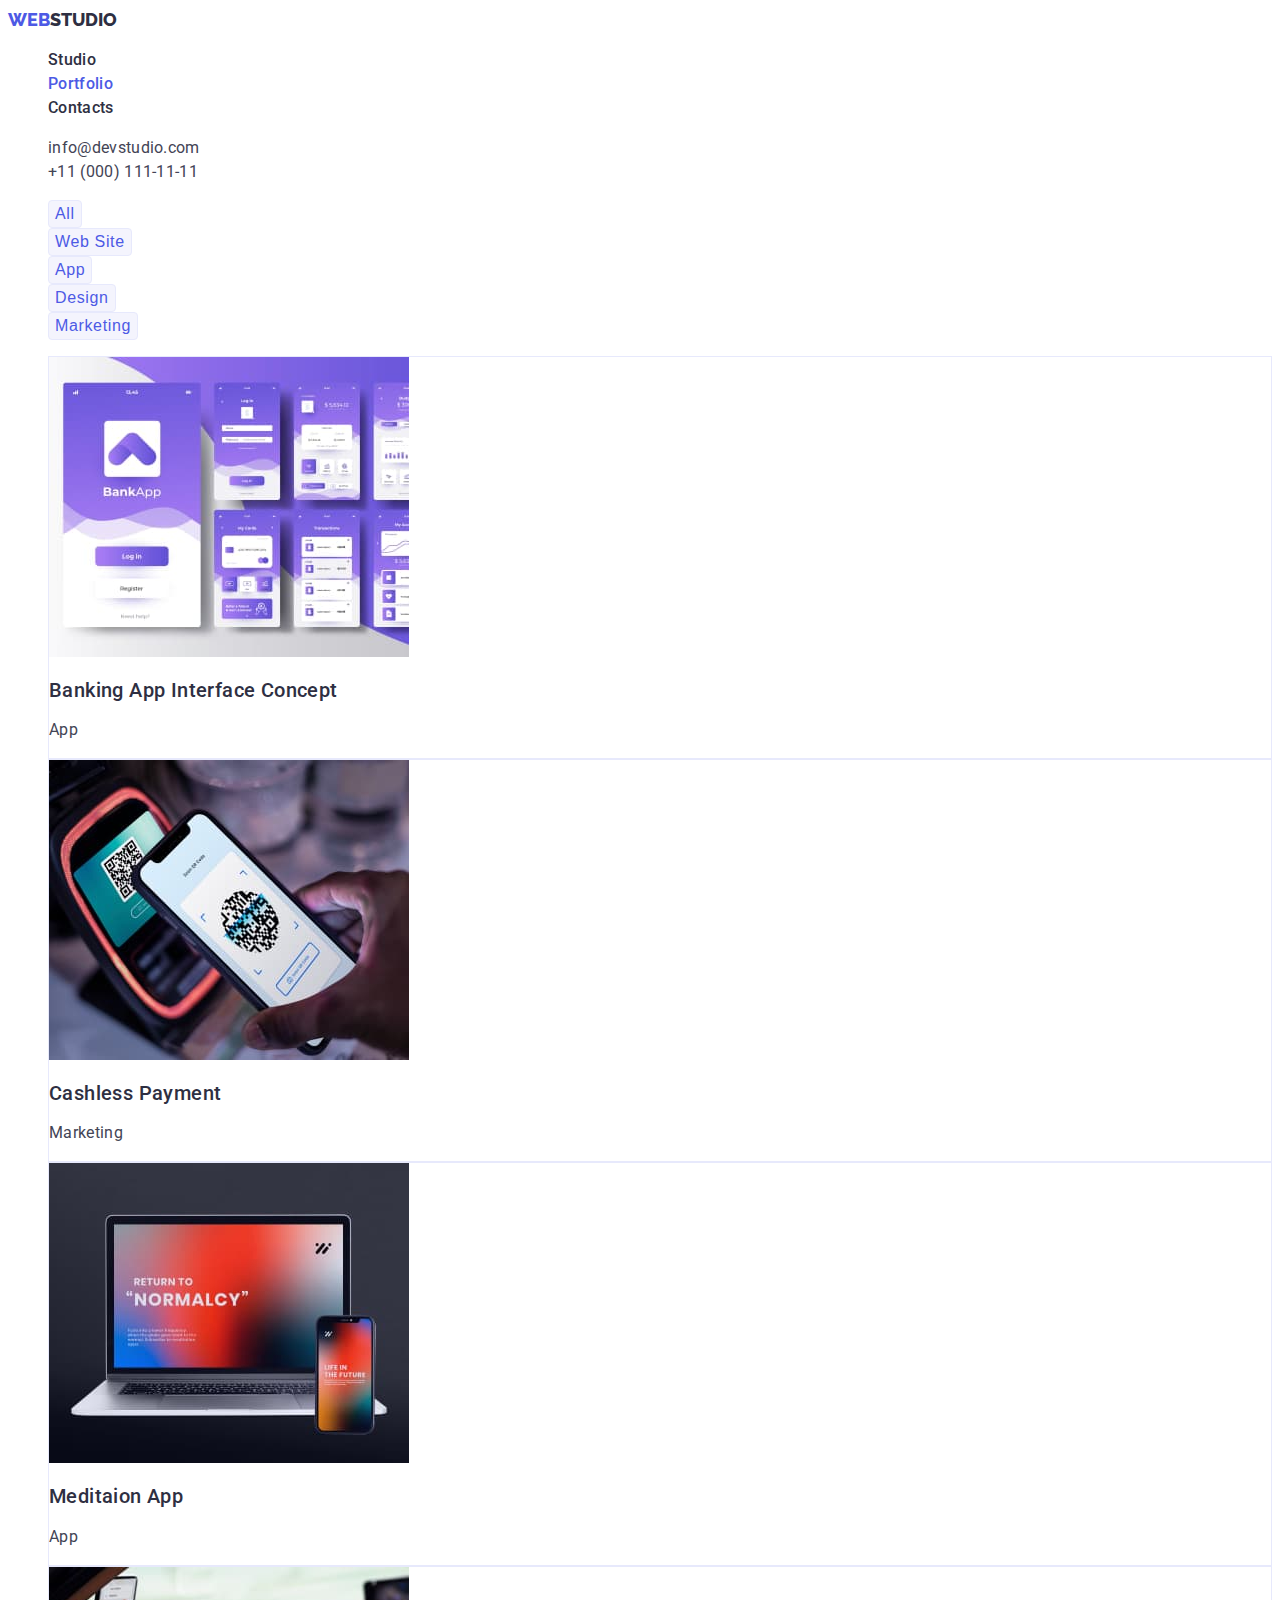
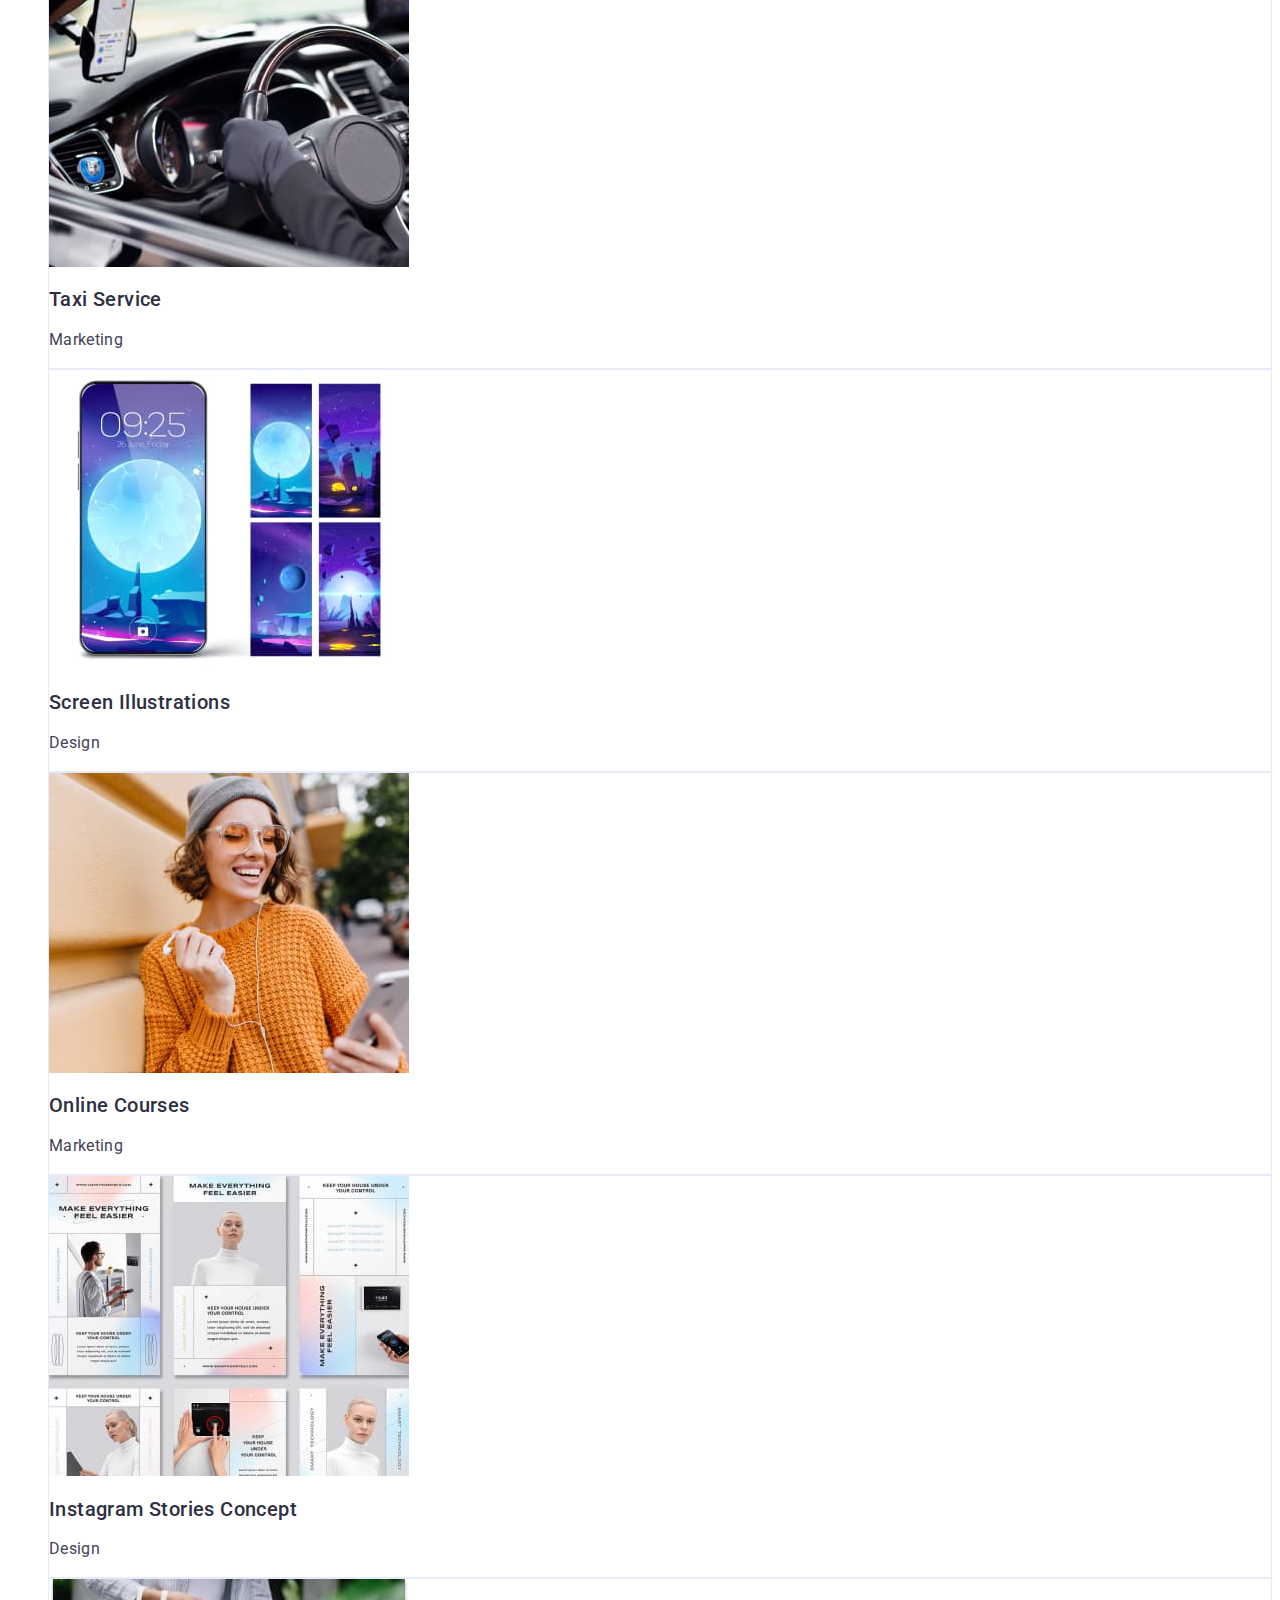
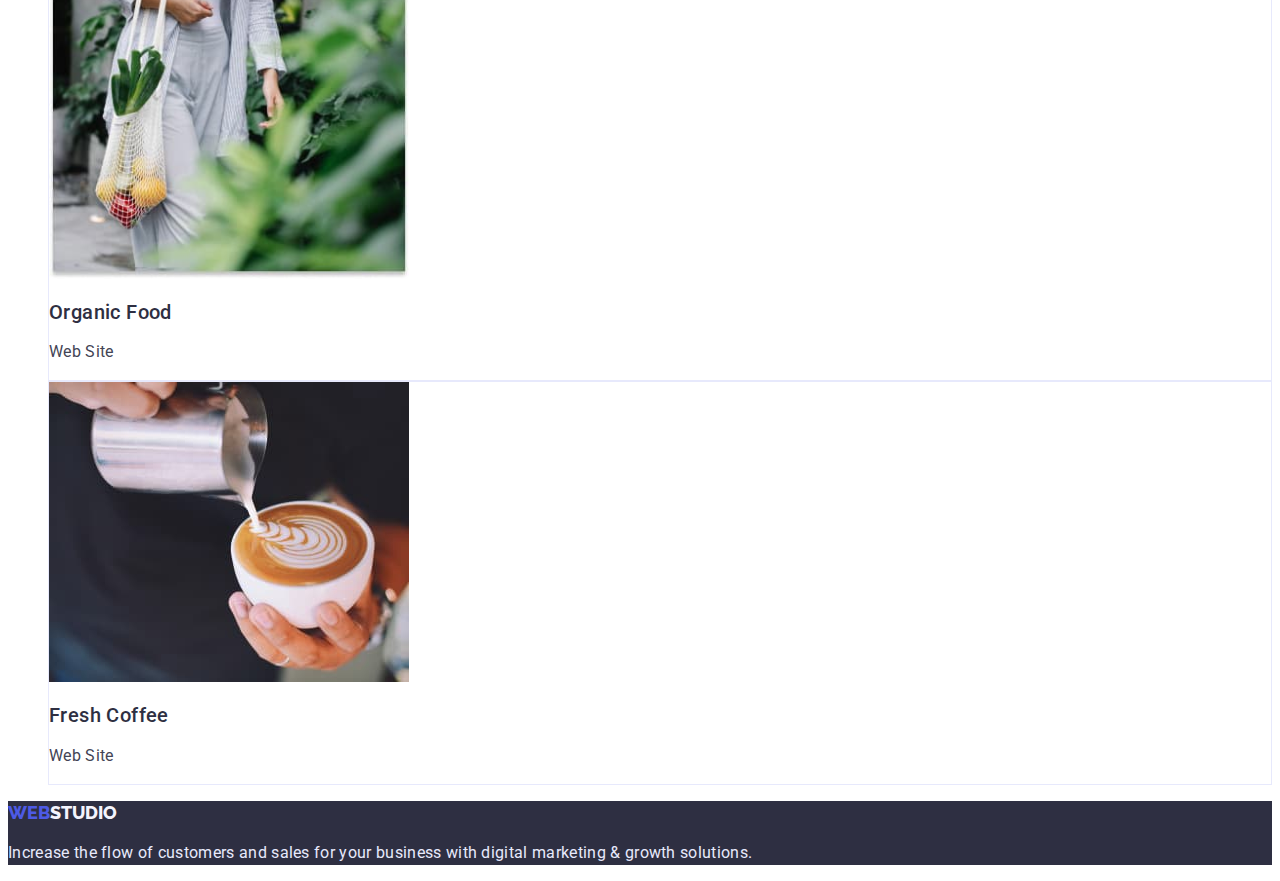
==== portfolio.html @ 3b83a98e "Initial commit" ====
<!DOCTYPE html>
<html lang="en">
  <head>
    <meta charset="UTF-8" />
    <meta http-equiv="X-UA-Compatible" content="IE=edge" />
    <meta name="viewport" content="width=device-width, initial-scale=1.0" />
    <title>Portfolio</title>
    <link rel="preconnect" href="https://fonts.googleapis.com" />
    <link rel="preconnect" href="https://fonts.gstatic.com" crossorigin />
    <link
      href="https://fonts.googleapis.com/css2?family=Raleway:wght@400;500;700&family=Roboto:wght@400;500;700&display=swap"
      rel="stylesheet"
    />
    <link rel="stylesheet" href="./css/style.css" />
  </head>
  <body>
    <header>
      <nav class="nav">
        <a href="./index.html" class="logo"
          ><span class="logo-clr">Web</span>Studio</a
        >
        <ul class="nav-list">
          <li><a href="./index.html">Studio</a></li>
          <li><a href="./portfolio.html" class="current">Portfolio</a></li>
          <li><a href="">Contacts</a></li>
        </ul>
      </nav>
      <address>
        <ul class="nav-link">
          <li><a href="mailto:info@devstudio.com">info@devstudio.com</a></li>
          <li><a href="tel:+110001111111">+11 (000) 111-11-11</a></li>
        </ul>
      </address>
    </header>
    <main>
      <section>
        <h1 hidden>Our portfolio</h1>
        <!-- Fiter buttons -->
        <ul>
          <li><button type="button" class="filter-btn">All</button></li>
          <li><button type="button" class="filter-btn">Web Site</button></li>
          <li><button type="button" class="filter-btn">App</button></li>
          <li><button type="button" class="filter-btn">Design</button></li>
          <li><button type="button" class="filter-btn">Marketing</button></li>
        </ul>
        <!-- Project examples  -->
        <ul>
          <li class="project-link">
            <a href="#">
              <img
                src="./images/portfolio-1.jpg"
                alt="mobapplication"
                width="360"
                height="300"
              />
              <h2 class="section-subtitle">Banking App Interface Concept</h2>
              <p class="text">App</p>
            </a>
          </li>
          <li class="project-link">
            <a href="#">
              <img
                src="./images/portfolio-2.jpg"
                alt="paypass"
                width="360"
                height="300"
              />
              <h2 class="section-subtitle">Cashless Payment</h2>
              <p class="text">Marketing</p>
            </a>
          </li>
          <li class="project-link">
            <a href="#">
              <img
                src="./images/portfolio-3.jpg"
                alt="laptop"
                width="360"
                height="300"
              />
              <h2 class="section-subtitle">Meditaion App</h2>
              <p class="text">App</p>
            </a>
          </li>
          <li class="project-link">
            <a href="#">
              <img
                src="./images/portfolio-4.jpg"
                alt="taxiservice"
                width="360"
                height="300"
              />
              <h2 class="section-subtitle">Taxi Service</h2>
              <p class="text">Marketing</p>
            </a>
          </li>
          <li class="project-link">
            <a href="#">
              <img
                src="./images/portfolio-5.jpg"
                alt="screenillustrations"
                width="360"
                height="300"
              />
              <h2 class="section-subtitle">Screen Illustrations</h2>
              <p class="text">Design</p>
            </a>
          </li>
          <li class="project-link">
            <a href="#">
              <img
                src="./images/portfolio-6.jpg"
                alt="onlinecourse"
                width="360"
                height="300"
              />
              <h2 class="section-subtitle">Online Courses</h2>
              <p class="text">Marketing</p>
            </a>
          </li>
          <li class="project-link">
            <a href="#">
              <img
                src="./images/portfolio-7.jpg"
                alt="instastories"
                width="360"
                height="300"
              />
              <h2 class="section-subtitle">Instagram Stories Concept</h2>
              <p class="text">Design</p>
            </a>
          </li>
          <li class="project-link">
            <a href="#">
              <img
                src="./images/portfolio-8.jpg"
                alt="organicfood"
                width="360"
                height="300"
              />
              <h2 class="section-subtitle">Organic Food</h2>
              <p class="text">Web Site</p>
            </a>
          </li>
          <li class="project-link">
            <a href="#">
              <img
                src="./images/portfolio-9.jpg"
                alt="freshcoffee"
                width="360"
                height="300"
              />
              <h2 class="section-subtitle">Fresh Coffee</h2>
              <p class="text">Web Site</p>
            </a>
          </li>
        </ul>
      </section>
    </main>
    <footer>
      <a href="./index.html" class="logo"
        ><span class="logo-clr">Web</span
        ><span class="logo-clr-foot">Studio</span></a
      >
      <p class="foot-text">
        Increase the flow of customers and sales for your business with digital
        marketing & growth solutions.
      </p>
    </footer>
  </body>
</html>
---- css/style.css ----
:root {
  --clr-brand: #4d5ae5;
  --clr-theme: #2e2f42;
  --clr-white: #ffffff;
  --clr-smoke: #f4f4fd;
  --clr-text: #434455;
  --clr-border: #e7e9fc;
}

/* Base */

body {
  font-family: "Roboto", sans-serif;
  background-color: var(--clr-white);
  font-size: 16px;
}

a {
  text-decoration: none;
}

ul {
  list-style: none;
}

/* Header */

.logo {
  color: var(--clr-theme);
  font-family: "Raleway", sans-serif;
  font-weight: 800;
  font-size: 18px;
  line-height: 1.33;
  text-transform: uppercase;
}

.logo-clr {
  color: var(--clr-brand);
}

.nav-list a {
  color: var(--clr-theme);
  font-weight: 500;
  line-height: 1.5;
  letter-spacing: 0.02em;
}

.nav-list a:hover,
.nav-list a:focus {
  color: var(--clr-brand);
}

.nav-list a.current {
  color: var(--clr-brand);
}

.nav-link a {
  color: var(--clr-text);
  font-size: 16px;
  line-height: 1.5;
  letter-spacing: 0.02em;
  font-style: normal;
}

.nav-link a:hover,
.nav-link a:focus {
  color: var(--clr-brand);
}

/* Hero */
.hero {
  background-color: var(--clr-theme);
}

.hero-logo {
  color: var(--clr-white);
  font-size: 56px;
  line-height: 1.1;
  text-align: center;
  letter-spacing: 0.02em;
}

.hero-btn {
  background-color: var(--clr-brand);
  color: var(--clr-white);
  border: none;
  border-radius: 4px;
  font-family: inherit;
  font-weight: 500;
  line-height: 1.5;
  align-items: center;
  letter-spacing: 0.04em;
  font-size: 16px;
  cursor: pointer;
}

.hero-btn:hover,
.hero-btn:focus {
  background-color: #404bbf;
}

/* Features */

.section-subtitle {
  color: var(--clr-theme);
  font-weight: 500;
  font-size: 20px;
  line-height: 1.2;
  letter-spacing: 0.02em;
}

.text {
  color: var(--clr-text);
  line-height: 1.5;
  letter-spacing: 0.02em;
}

/* What are we doing */

.section-title {
  font-size: 36px;
  line-height: 1.1;
  text-align: center;
  text-transform: capitalize;
  letter-spacing: 0.02em;
}

/* Our team */

.our-team {
  background-color: var(--clr-smoke);
}

.team-person {
  background-color: var(--clr-white);
  box-shadow: 0px 1px 6px rgba(46, 47, 66, 0.08),
    0px 1px 1px rgba(46, 47, 66, 0.16), 0px 2px 1px rgba(46, 47, 66, 0.08);
  border-radius: 0px 0px 4px 4px;
}

.team-list .subtitle {
  text-align: center;
}

.team-list .text {
  text-align: center;
}

/* Footer */

footer {
  background-color: var(--clr-theme);
}

.logo-foot {
  color: var(--clr-smoke);
}

.foot-text {
  color: var(--clr-border);
  line-height: 1.5;
  letter-spacing: 0.02em;
}

.logo-clr-foot {
  color: var(--clr-smoke);
}

/* PORTFOLIO */

/* filter btn */

.filter-btn {
  font-weight: 500;
  font-size: 16px;
  line-height: 1.5;
  background-color: var(--clr-smoke);
  border: 1px solid var(--clr-border);
  border-radius: 4px;
  color: var(--clr-brand);
  letter-spacing: 0.04em;
  cursor: pointer;
}

.filter-btn:hover {
  background-color: #404bbf;
  color: #ffffff;
}

/* Project examples */

.project-link {
  border: 1px solid var(--clr-border);
}
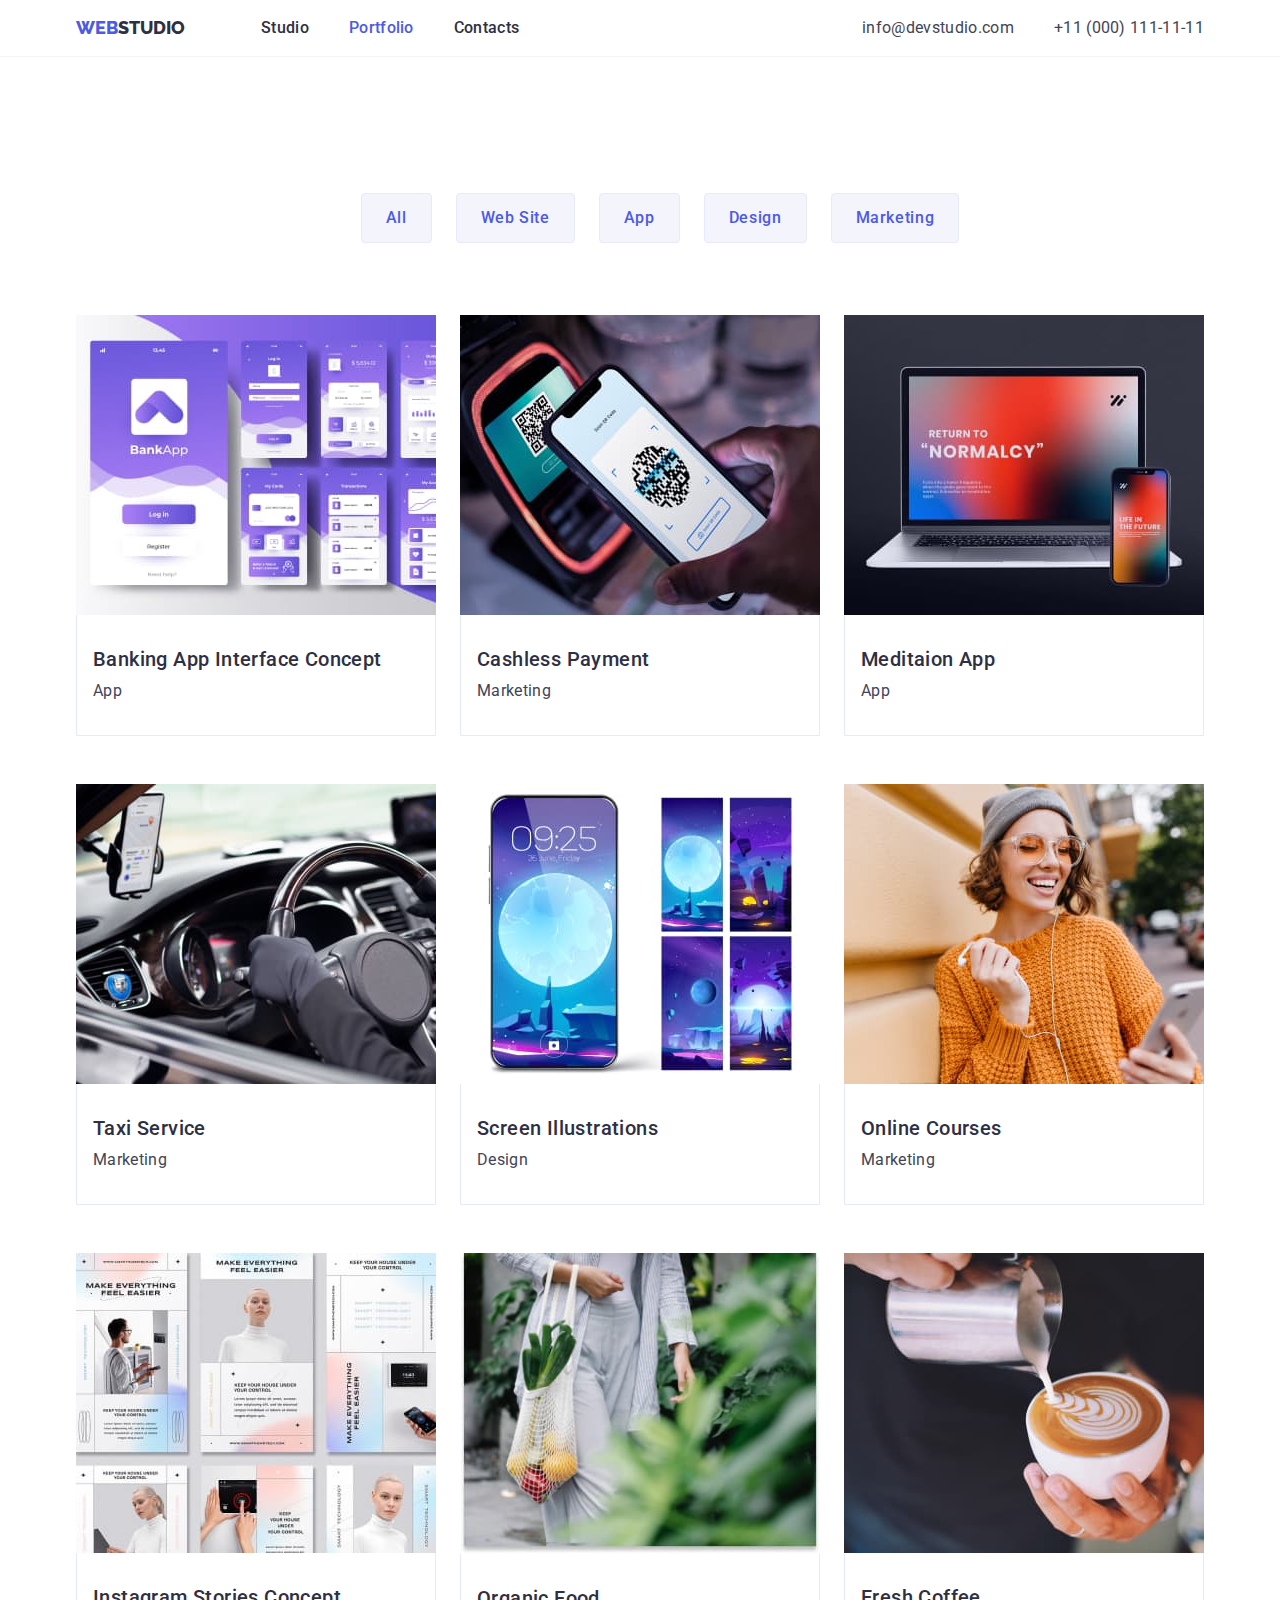
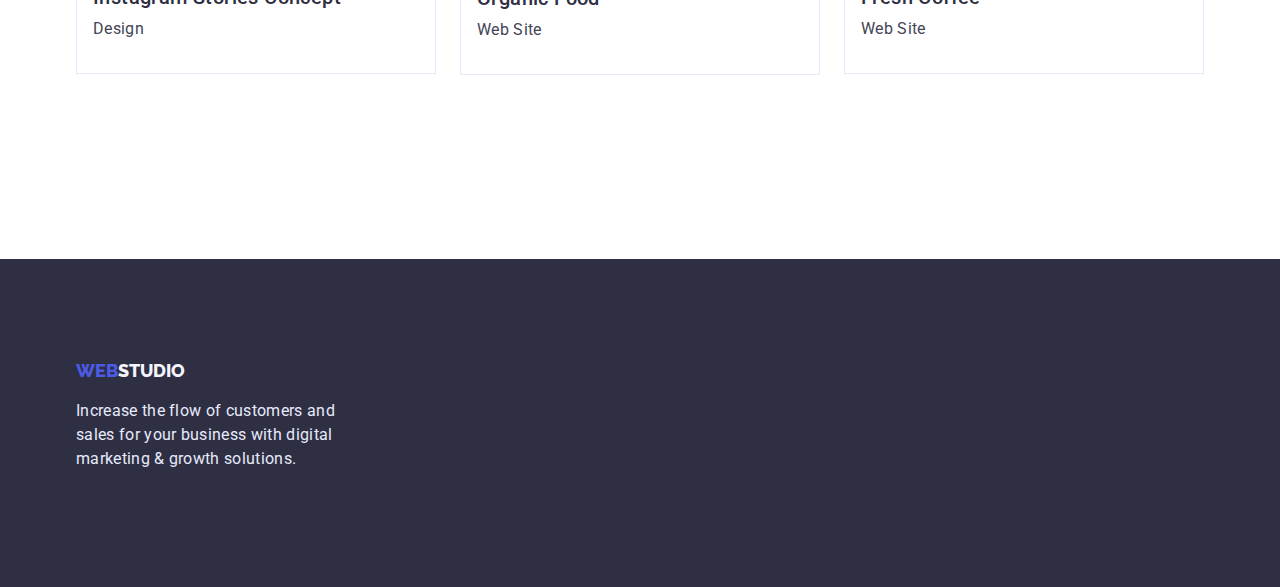
==== commit 93b30253: "flexbox" ====
--- a/portfolio.html
+++ b/portfolio.html
@@ -11,160 +11,190 @@
       href="https://fonts.googleapis.com/css2?family=Raleway:wght@400;500;700&family=Roboto:wght@400;500;700&display=swap"
       rel="stylesheet"
     />
+    <link
+      rel="stylesheet"
+      href="https://cdnjs.cloudflare.com/ajax/libs/modern-normalize/1.1.0/modern-normalize.min.css"
+    />
     <link rel="stylesheet" href="./css/style.css" />
   </head>
   <body>
     <header>
-      <nav class="nav">
-        <a href="./index.html" class="logo"
-          ><span class="logo-clr">Web</span>Studio</a
-        >
-        <ul class="nav-list">
-          <li><a href="./index.html">Studio</a></li>
-          <li><a href="./portfolio.html" class="current">Portfolio</a></li>
-          <li><a href="">Contacts</a></li>
-        </ul>
-      </nav>
-      <address>
-        <ul class="nav-link">
-          <li><a href="mailto:info@devstudio.com">info@devstudio.com</a></li>
-          <li><a href="tel:+110001111111">+11 (000) 111-11-11</a></li>
-        </ul>
-      </address>
+      <div class="container header-container">
+        <nav class="nav">
+          <a href="./index.html" class="logo"
+            ><span class="logo-clr">Web</span>Studio</a
+          >
+          <ul class="nav-list">
+            <li><a href="./index.html">Studio</a></li>
+            <li><a href="./portfolio.html" class="current">Portfolio</a></li>
+            <li><a href="">Contacts</a></li>
+          </ul>
+        </nav>
+        <address>
+          <ul class="nav-link">
+            <li><a href="mailto:info@devstudio.com">info@devstudio.com</a></li>
+            <li><a href="tel:+110001111111">+11 (000) 111-11-11</a></li>
+          </ul>
+        </address>
+      </div>
     </header>
     <main>
       <section>
-        <h1 hidden>Our portfolio</h1>
-        <!-- Fiter buttons -->
-        <ul>
-          <li><button type="button" class="filter-btn">All</button></li>
-          <li><button type="button" class="filter-btn">Web Site</button></li>
-          <li><button type="button" class="filter-btn">App</button></li>
-          <li><button type="button" class="filter-btn">Design</button></li>
-          <li><button type="button" class="filter-btn">Marketing</button></li>
-        </ul>
-        <!-- Project examples  -->
-        <ul>
-          <li class="project-link">
-            <a href="#">
-              <img
-                src="./images/portfolio-1.jpg"
-                alt="mobapplication"
-                width="360"
-                height="300"
-              />
-              <h2 class="section-subtitle">Banking App Interface Concept</h2>
-              <p class="text">App</p>
-            </a>
-          </li>
-          <li class="project-link">
-            <a href="#">
-              <img
-                src="./images/portfolio-2.jpg"
-                alt="paypass"
-                width="360"
-                height="300"
-              />
-              <h2 class="section-subtitle">Cashless Payment</h2>
-              <p class="text">Marketing</p>
-            </a>
-          </li>
-          <li class="project-link">
-            <a href="#">
-              <img
-                src="./images/portfolio-3.jpg"
-                alt="laptop"
-                width="360"
-                height="300"
-              />
-              <h2 class="section-subtitle">Meditaion App</h2>
-              <p class="text">App</p>
-            </a>
-          </li>
-          <li class="project-link">
-            <a href="#">
-              <img
-                src="./images/portfolio-4.jpg"
-                alt="taxiservice"
-                width="360"
-                height="300"
-              />
-              <h2 class="section-subtitle">Taxi Service</h2>
-              <p class="text">Marketing</p>
-            </a>
-          </li>
-          <li class="project-link">
-            <a href="#">
-              <img
-                src="./images/portfolio-5.jpg"
-                alt="screenillustrations"
-                width="360"
-                height="300"
-              />
-              <h2 class="section-subtitle">Screen Illustrations</h2>
-              <p class="text">Design</p>
-            </a>
-          </li>
-          <li class="project-link">
-            <a href="#">
-              <img
-                src="./images/portfolio-6.jpg"
-                alt="onlinecourse"
-                width="360"
-                height="300"
-              />
-              <h2 class="section-subtitle">Online Courses</h2>
-              <p class="text">Marketing</p>
-            </a>
-          </li>
-          <li class="project-link">
-            <a href="#">
-              <img
-                src="./images/portfolio-7.jpg"
-                alt="instastories"
-                width="360"
-                height="300"
-              />
-              <h2 class="section-subtitle">Instagram Stories Concept</h2>
-              <p class="text">Design</p>
-            </a>
-          </li>
-          <li class="project-link">
-            <a href="#">
-              <img
-                src="./images/portfolio-8.jpg"
-                alt="organicfood"
-                width="360"
-                height="300"
-              />
-              <h2 class="section-subtitle">Organic Food</h2>
-              <p class="text">Web Site</p>
-            </a>
-          </li>
-          <li class="project-link">
-            <a href="#">
-              <img
-                src="./images/portfolio-9.jpg"
-                alt="freshcoffee"
-                width="360"
-                height="300"
-              />
-              <h2 class="section-subtitle">Fresh Coffee</h2>
-              <p class="text">Web Site</p>
-            </a>
-          </li>
-        </ul>
+        <div class="container">
+          <h1 hidden>Our portfolio</h1>
+          <!-- Fiter buttons -->
+          <ul class="btn-list">
+            <li><button type="button" class="filter-btn">All</button></li>
+            <li><button type="button" class="filter-btn">Web Site</button></li>
+            <li><button type="button" class="filter-btn">App</button></li>
+            <li><button type="button" class="filter-btn">Design</button></li>
+            <li><button type="button" class="filter-btn">Marketing</button></li>
+          </ul>
+          <!-- Project examples  -->
+          <ul class="project-list">
+            <li class="project-link">
+              <a href="#">
+                <img
+                  src="./images/portfolio-1.jpg"
+                  alt="mobapplication"
+                  width="360"
+                  height="300"
+                />
+                <div class="project-container">
+                  <h2 class="section-subtitle">
+                    Banking App Interface Concept
+                  </h2>
+                  <p class="text">App</p>
+                </div>
+              </a>
+            </li>
+            <li class="project-link">
+              <a href="#">
+                <img
+                  src="./images/portfolio-2.jpg"
+                  alt="paypass"
+                  width="360"
+                  height="300"
+                />
+                <div class="project-container">
+                  <h2 class="section-subtitle">Cashless Payment</h2>
+                  <p class="text">Marketing</p>
+                </div>
+              </a>
+            </li>
+            <li class="project-link">
+              <a href="#">
+                <img
+                  src="./images/portfolio-3.jpg"
+                  alt="laptop"
+                  width="360"
+                  height="300"
+                />
+                <div class="project-container">
+                  <h2 class="section-subtitle">Meditaion App</h2>
+                  <p class="text">App</p>
+                </div>
+              </a>
+            </li>
+            <li class="project-link">
+              <a href="#">
+                <img
+                  src="./images/portfolio-4.jpg"
+                  alt="taxiservice"
+                  width="360"
+                  height="300"
+                />
+                <div class="project-container">
+                  <h2 class="section-subtitle">Taxi Service</h2>
+                  <p class="text">Marketing</p>
+                </div>
+              </a>
+            </li>
+            <li class="project-link">
+              <a href="#">
+                <img
+                  src="./images/portfolio-5.jpg"
+                  alt="screenillustrations"
+                  width="360"
+                  height="300"
+                />
+                <div class="project-container">
+                  <h2 class="section-subtitle">Screen Illustrations</h2>
+                  <p class="text">Design</p>
+                </div>
+              </a>
+            </li>
+            <li class="project-link">
+              <a href="#">
+                <img
+                  src="./images/portfolio-6.jpg"
+                  alt="onlinecourse"
+                  width="360"
+                  height="300"
+                />
+                <div class="project-container">
+                  <h2 class="section-subtitle">Online Courses</h2>
+                  <p class="text">Marketing</p>
+                </div>
+              </a>
+            </li>
+            <li class="project-link">
+              <a href="#">
+                <img
+                  src="./images/portfolio-7.jpg"
+                  alt="instastories"
+                  width="360"
+                  height="300"
+                />
+                <div class="project-container">
+                  <h2 class="section-subtitle">Instagram Stories Concept</h2>
+                  <p class="text">Design</p>
+                </div>
+              </a>
+            </li>
+            <li class="project-link">
+              <a href="#">
+                <img
+                  src="./images/portfolio-8.jpg"
+                  alt="organicfood"
+                  width="360"
+                  height="300"
+                />
+                <div class="project-container">
+                  <h2 class="section-subtitle">Organic Food</h2>
+                  <p class="text">Web Site</p>
+                </div>
+              </a>
+            </li>
+            <li class="project-link">
+              <a href="#">
+                <img
+                  src="./images/portfolio-9.jpg"
+                  alt="freshcoffee"
+                  width="360"
+                  height="300"
+                />
+                <div class="project-container">
+                  <h2 class="section-subtitle">Fresh Coffee</h2>
+                  <p class="text">Web Site</p>
+                </div>
+              </a>
+            </li>
+          </ul>
+        </div>
       </section>
     </main>
     <footer>
-      <a href="./index.html" class="logo"
-        ><span class="logo-clr">Web</span
-        ><span class="logo-clr-foot">Studio</span></a
-      >
-      <p class="foot-text">
-        Increase the flow of customers and sales for your business with digital
-        marketing & growth solutions.
-      </p>
+      <div class="container footer-container">
+        <a href="./index.html" class="logo"
+          ><span class="logo-clr">Web</span
+          ><span class="logo-clr-foot">Studio</span></a
+        >
+        <p class="foot-text">
+          Increase the flow of customers and sales for your business with
+          digital marketing & growth solutions.
+        </p>
+      </div>
     </footer>
   </body>
 </html>
--- a/css/style.css
+++ b/css/style.css
@@ -23,9 +23,45 @@
   list-style: none;
 }
 
+.container {
+  width: 1158px;
+  padding-left: 15px;
+  padding-right: 15px;
+  margin-left: auto;
+  margin-right: auto;
+  /* outline: 2px solid tomato; */
+  padding-top: 120px;
+  padding-bottom: 120px;
+}
+
+img {
+  display: block;
+  max-width: 100%;
+  height: auto;
+}
+
 /* Header */
 
+header {
+  border-bottom: 1px solid #f5f5f5;
+}
+
+.container.header-container {
+  padding-top: 0px;
+  padding-bottom: 0px;
+  display: flex;
+  align-items: center;
+  justify-content: space-between;
+}
+
+nav {
+  display: flex;
+}
+
 .logo {
+  display: flex;
+  align-items: center;
+  margin-right: 76px;
   color: var(--clr-theme);
   font-family: "Raleway", sans-serif;
   font-weight: 800;
@@ -38,11 +74,18 @@
   color: var(--clr-brand);
 }
 
+.nav-list {
+  display: flex;
+  align-items: center;
+  padding-left: 0;
+}
+
 .nav-list a {
   color: var(--clr-theme);
   font-weight: 500;
   line-height: 1.5;
   letter-spacing: 0.02em;
+  margin-right: 40px;
 }
 
 .nav-list a:hover,
@@ -52,6 +95,14 @@
 
 .nav-list a.current {
   color: var(--clr-brand);
+}
+
+.nav-link {
+  display: flex;
+  margin-top: 0px;
+  margin-bottom: 0px;
+  padding-left: 0px;
+  gap: 40px;
 }
 
 .nav-link a {
@@ -68,15 +119,24 @@
 }
 
 /* Hero */
+.hero-container {
+  padding-top: 188px;
+  padding-bottom: 188px;
+}
+
 .hero {
+  text-align: center;
   background-color: var(--clr-theme);
 }
 
 .hero-logo {
+  margin-top: 0px;
+  width: 496px;
+  margin-right: auto;
+  margin-left: auto;
   color: var(--clr-white);
   font-size: 56px;
   line-height: 1.1;
-  text-align: center;
   letter-spacing: 0.02em;
 }
 
@@ -88,10 +148,11 @@
   font-family: inherit;
   font-weight: 500;
   line-height: 1.5;
-  align-items: center;
+
   letter-spacing: 0.04em;
   font-size: 16px;
   cursor: pointer;
+  padding: 16px 32px;
 }
 
 .hero-btn:hover,
@@ -100,8 +161,24 @@
 }
 
 /* Features */
+.features-container {
+  padding-bottom: 0;
+}
+
+.features-list {
+  margin-top: 0px;
+  margin-bottom: 0;
+  display: flex;
+}
+
+.about-item {
+  flex-basis: calc((100% - 72px) / 4);
+  margin-right: 24px;
+}
 
 .section-subtitle {
+  margin-top: 0px;
+  margin-bottom: 8px;
   color: var(--clr-theme);
   font-weight: 500;
   font-size: 20px;
@@ -110,6 +187,7 @@
 }
 
 .text {
+  margin: 0px;
   color: var(--clr-text);
   line-height: 1.5;
   letter-spacing: 0.02em;
@@ -118,6 +196,8 @@
 /* What are we doing */
 
 .section-title {
+  margin-bottom: 72px;
+  margin-top: 0px;
   font-size: 36px;
   line-height: 1.1;
   text-align: center;
@@ -125,28 +205,52 @@
   letter-spacing: 0.02em;
 }
 
+.img-list {
+  display: flex;
+  padding-left: 0px;
+}
+
+.img-point {
+  flex-basis: calc((100% - 48px) / 3);
+  margin-right: 24px;
+}
+
+.img-list:nth-child(3n) {
+  padding-right: 0;
+}
+
 /* Our team */
 
 .our-team {
   background-color: var(--clr-smoke);
 }
 
+.team-list {
+  display: flex;
+}
+
 .team-person {
+  flex-basis: calc(100% - 72px) / 4;
+  margin-right: 24px;
+  padding-bottom: 32px;
+  text-align: center;
   background-color: var(--clr-white);
   box-shadow: 0px 1px 6px rgba(46, 47, 66, 0.08),
     0px 1px 1px rgba(46, 47, 66, 0.16), 0px 2px 1px rgba(46, 47, 66, 0.08);
   border-radius: 0px 0px 4px 4px;
 }
 
-.team-list .subtitle {
-  text-align: center;
-}
-
-.team-list .text {
-  text-align: center;
+.person-subtitle {
+  margin-top: 32px;
+  margin-bottom: 8px;
 }
 
 /* Footer */
+
+.footer-container {
+  padding-top: 100px;
+  padding-bottom: 100px;
+}
 
 footer {
   background-color: var(--clr-theme);
@@ -157,6 +261,7 @@
 }
 
 .foot-text {
+  width: 264px;
   color: var(--clr-border);
   line-height: 1.5;
   letter-spacing: 0.02em;
@@ -169,6 +274,13 @@
 /* PORTFOLIO */
 
 /* filter btn */
+
+.btn-list {
+  display: flex;
+  justify-content: center;
+  margin-bottom: 72px;
+  gap: 24px;
+}
 
 .filter-btn {
   font-weight: 500;
@@ -180,6 +292,7 @@
   color: var(--clr-brand);
   letter-spacing: 0.04em;
   cursor: pointer;
+  padding: 12px 24px 12px 24px;
 }
 
 .filter-btn:hover {
@@ -189,6 +302,31 @@
 
 /* Project examples */
 
+.project-list {
+  padding-left: 0px;
+  display: flex;
+  flex-wrap: wrap;
+}
+
 .project-link {
-  border: 1px solid var(--clr-border);
-}
+  flex-basis: calc((100% - 48px) / 3);
+  margin-right: 24px;
+}
+
+.project-link:nth-child(3n) {
+  margin-right: 0px;
+}
+
+.project-container {
+  border-bottom: 1px solid var(--clr-border);
+  border-left: 1px solid var(--clr-border);
+  border-right: 1px solid var(--clr-border);
+  padding-top: 32px;
+  padding-bottom: 32px;
+  padding-left: 16px;
+  margin-bottom: 48px;
+}
+
+.project-container .text {
+  margin-top: 8px;
+}
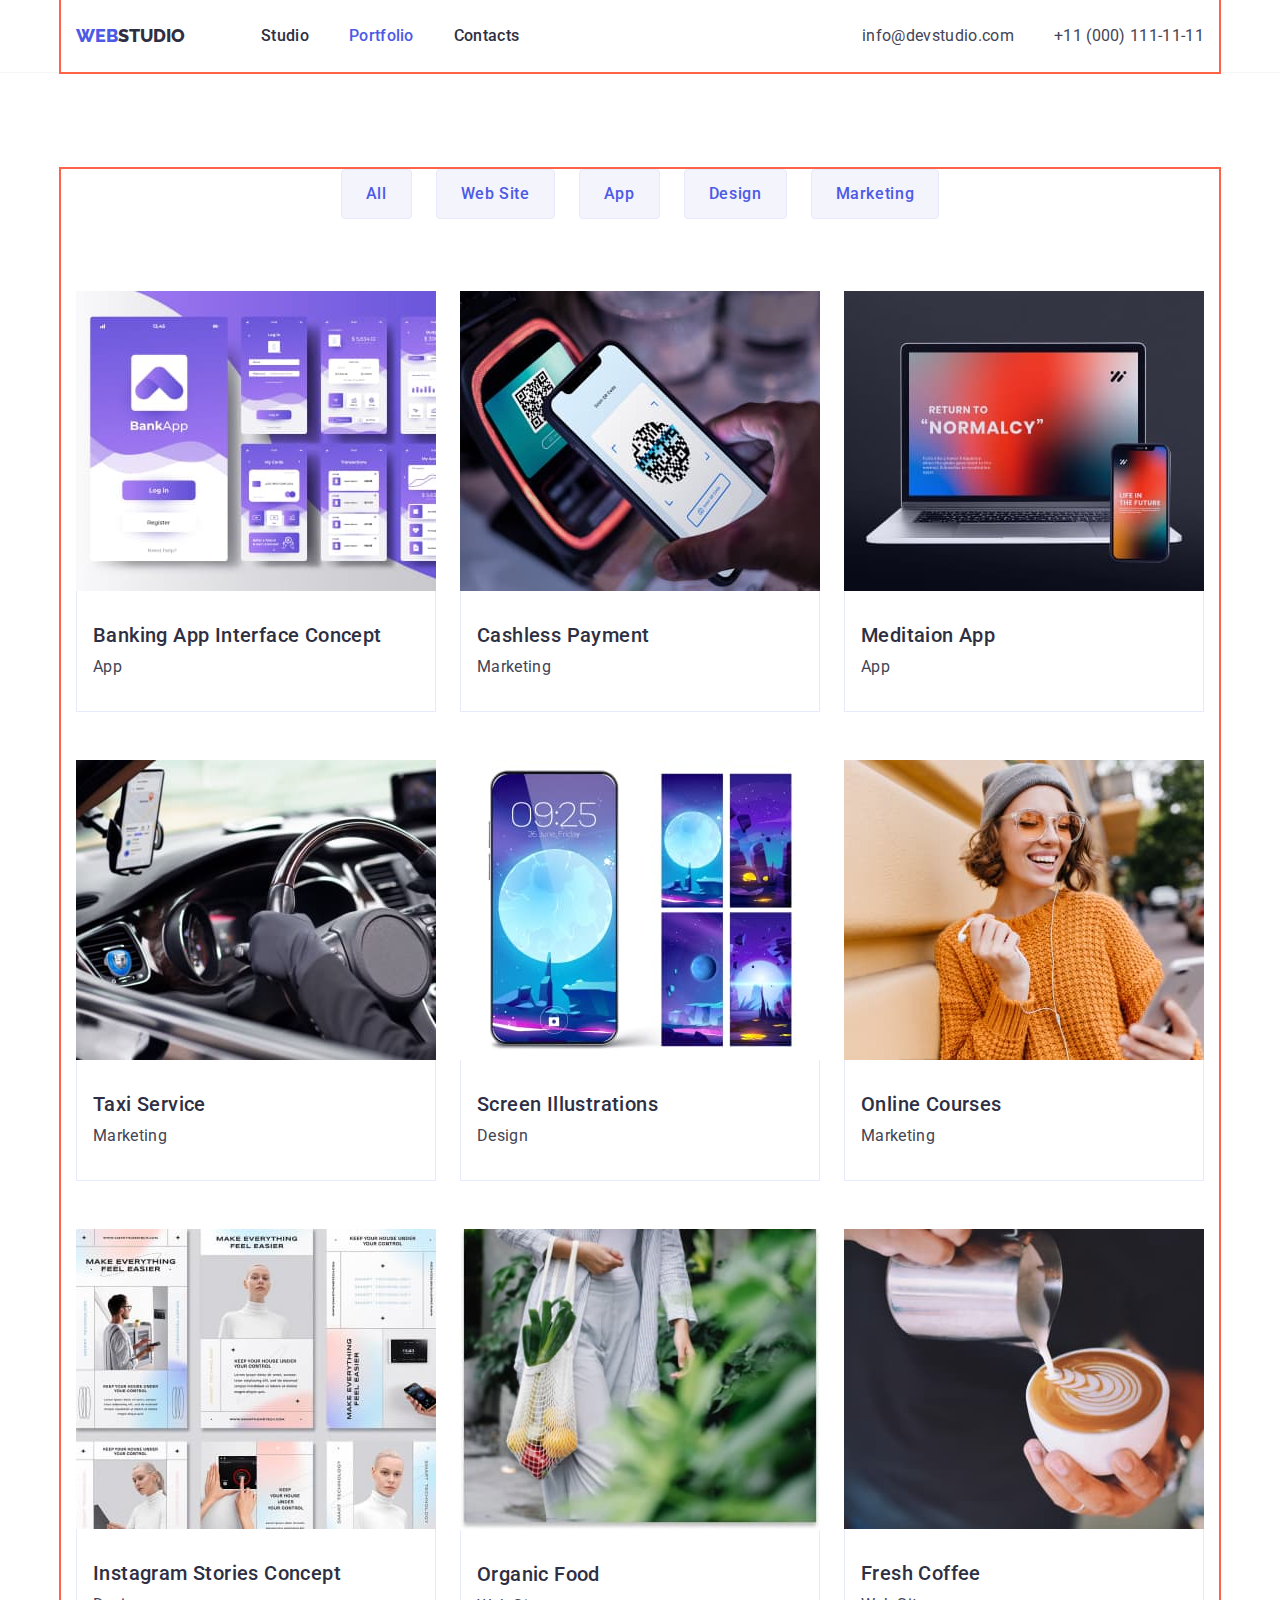
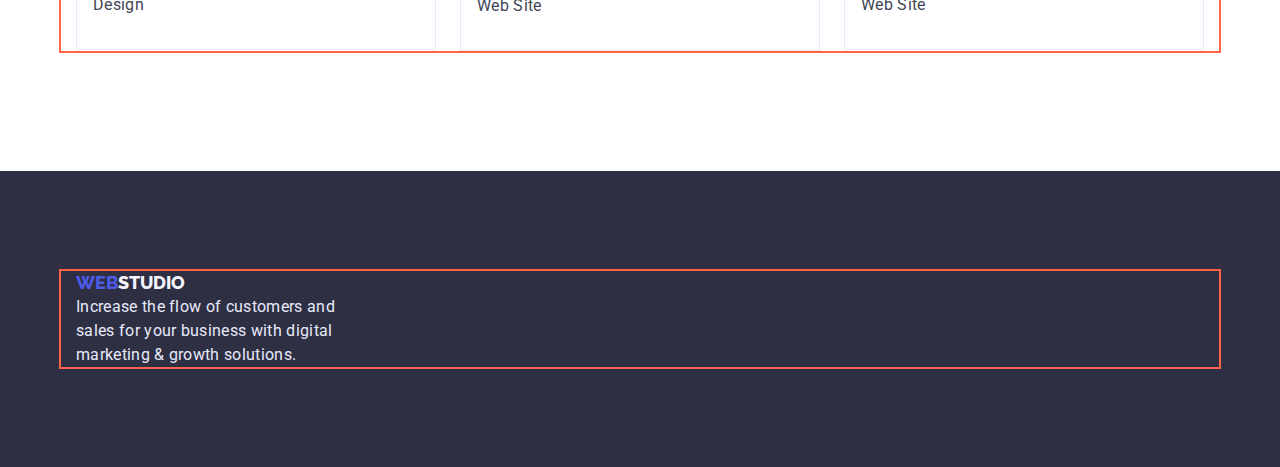
==== commit 16f37486: "Fixed" ====
--- a/portfolio.html
+++ b/portfolio.html
@@ -20,26 +20,32 @@
   <body>
     <header>
       <div class="container header-container">
-        <nav class="nav">
+        <nav>
           <a href="./index.html" class="logo"
             ><span class="logo-clr">Web</span>Studio</a
           >
           <ul class="nav-list">
-            <li><a href="./index.html">Studio</a></li>
-            <li><a href="./portfolio.html" class="current">Portfolio</a></li>
-            <li><a href="">Contacts</a></li>
+            <li>
+              <a href="./index.html" class="nav-point">Studio</a>
+            </li>
+            <li>
+              <a href="./portfolio.html" class="current nav-point">Portfolio</a>
+            </li>
+            <li><a href="" class="nav-point">Contacts</a></li>
           </ul>
         </nav>
         <address>
           <ul class="nav-link">
-            <li><a href="mailto:info@devstudio.com">info@devstudio.com</a></li>
+            <li>
+              <a href="mailto:info@devstudio.com">info@devstudio.com</a>
+            </li>
             <li><a href="tel:+110001111111">+11 (000) 111-11-11</a></li>
           </ul>
         </address>
       </div>
     </header>
     <main>
-      <section>
+      <section class="portfolio-section">
         <div class="container">
           <h1 hidden>Our portfolio</h1>
           <!-- Fiter buttons -->
@@ -184,8 +190,8 @@
         </div>
       </section>
     </main>
-    <footer>
-      <div class="container footer-container">
+    <footer class="footer">
+      <div class="container">
         <a href="./index.html" class="logo"
           ><span class="logo-clr">Web</span
           ><span class="logo-clr-foot">Studio</span></a
--- a/css/style.css
+++ b/css/style.css
@@ -15,6 +15,18 @@
   font-size: 16px;
 }
 
+h1,
+h2,
+h3,
+h4,
+h5,
+h6,
+p,
+ul {
+  padding: 0;
+  margin: 0;
+}
+
 a {
   text-decoration: none;
 }
@@ -29,9 +41,7 @@
   padding-right: 15px;
   margin-left: auto;
   margin-right: auto;
-  /* outline: 2px solid tomato; */
-  padding-top: 120px;
-  padding-bottom: 120px;
+  outline: 2px solid tomato;
 }
 
 img {
@@ -47,8 +57,6 @@
 }
 
 .container.header-container {
-  padding-top: 0px;
-  padding-bottom: 0px;
   display: flex;
   align-items: center;
   justify-content: space-between;
@@ -77,7 +85,7 @@
 .nav-list {
   display: flex;
   align-items: center;
-  padding-left: 0;
+  gap: 40px;
 }
 
 .nav-list a {
@@ -85,7 +93,6 @@
   font-weight: 500;
   line-height: 1.5;
   letter-spacing: 0.02em;
-  margin-right: 40px;
 }
 
 .nav-list a:hover,
@@ -97,11 +104,13 @@
   color: var(--clr-brand);
 }
 
+.nav-point {
+  display: block;
+  padding: 24px 0;
+}
+
 .nav-link {
   display: flex;
-  margin-top: 0px;
-  margin-bottom: 0px;
-  padding-left: 0px;
   gap: 40px;
 }
 
@@ -119,12 +128,10 @@
 }
 
 /* Hero */
-.hero-container {
+
+.hero {
   padding-top: 188px;
   padding-bottom: 188px;
-}
-
-.hero {
   text-align: center;
   background-color: var(--clr-theme);
 }
@@ -141,6 +148,7 @@
 }
 
 .hero-btn {
+  margin-top: 48px;
   background-color: var(--clr-brand);
   color: var(--clr-white);
   border: none;
@@ -161,23 +169,21 @@
 }
 
 /* Features */
-.features-container {
-  padding-bottom: 0;
+
+.features {
+  padding-top: 120px;
 }
 
 .features-list {
-  margin-top: 0px;
-  margin-bottom: 0;
-  display: flex;
+  display: flex;
+  gap: 24px;
 }
 
 .about-item {
   flex-basis: calc((100% - 72px) / 4);
-  margin-right: 24px;
 }
 
 .section-subtitle {
-  margin-top: 0px;
   margin-bottom: 8px;
   color: var(--clr-theme);
   font-weight: 500;
@@ -187,17 +193,18 @@
 }
 
 .text {
-  margin: 0px;
   color: var(--clr-text);
   line-height: 1.5;
   letter-spacing: 0.02em;
 }
 
 /* What are we doing */
+.images {
+  padding: 120px 0;
+}
 
 .section-title {
   margin-bottom: 72px;
-  margin-top: 0px;
   font-size: 36px;
   line-height: 1.1;
   text-align: center;
@@ -207,31 +214,27 @@
 
 .img-list {
   display: flex;
-  padding-left: 0px;
 }
 
 .img-point {
   flex-basis: calc((100% - 48px) / 3);
-  margin-right: 24px;
-}
-
-.img-list:nth-child(3n) {
-  padding-right: 0;
+  gap: 24px;
 }
 
 /* Our team */
 
 .our-team {
+  padding: 120px 0;
   background-color: var(--clr-smoke);
 }
 
 .team-list {
   display: flex;
+  gap: 24px;
 }
 
 .team-person {
   flex-basis: calc(100% - 72px) / 4;
-  margin-right: 24px;
   padding-bottom: 32px;
   text-align: center;
   background-color: var(--clr-white);
@@ -247,12 +250,8 @@
 
 /* Footer */
 
-.footer-container {
-  padding-top: 100px;
-  padding-bottom: 100px;
-}
-
-footer {
+.footer {
+  padding: 100px 0;
   background-color: var(--clr-theme);
 }
 
@@ -275,6 +274,11 @@
 
 /* filter btn */
 
+.portfolio-section {
+  padding-top: 96px;
+  padding-bottom: 120px;
+}
+
 .btn-list {
   display: flex;
   justify-content: center;
@@ -303,18 +307,13 @@
 /* Project examples */
 
 .project-list {
-  padding-left: 0px;
   display: flex;
   flex-wrap: wrap;
+  gap: 48px 24px;
 }
 
 .project-link {
   flex-basis: calc((100% - 48px) / 3);
-  margin-right: 24px;
-}
-
-.project-link:nth-child(3n) {
-  margin-right: 0px;
 }
 
 .project-container {
@@ -324,7 +323,6 @@
   padding-top: 32px;
   padding-bottom: 32px;
   padding-left: 16px;
-  margin-bottom: 48px;
 }
 
 .project-container .text {
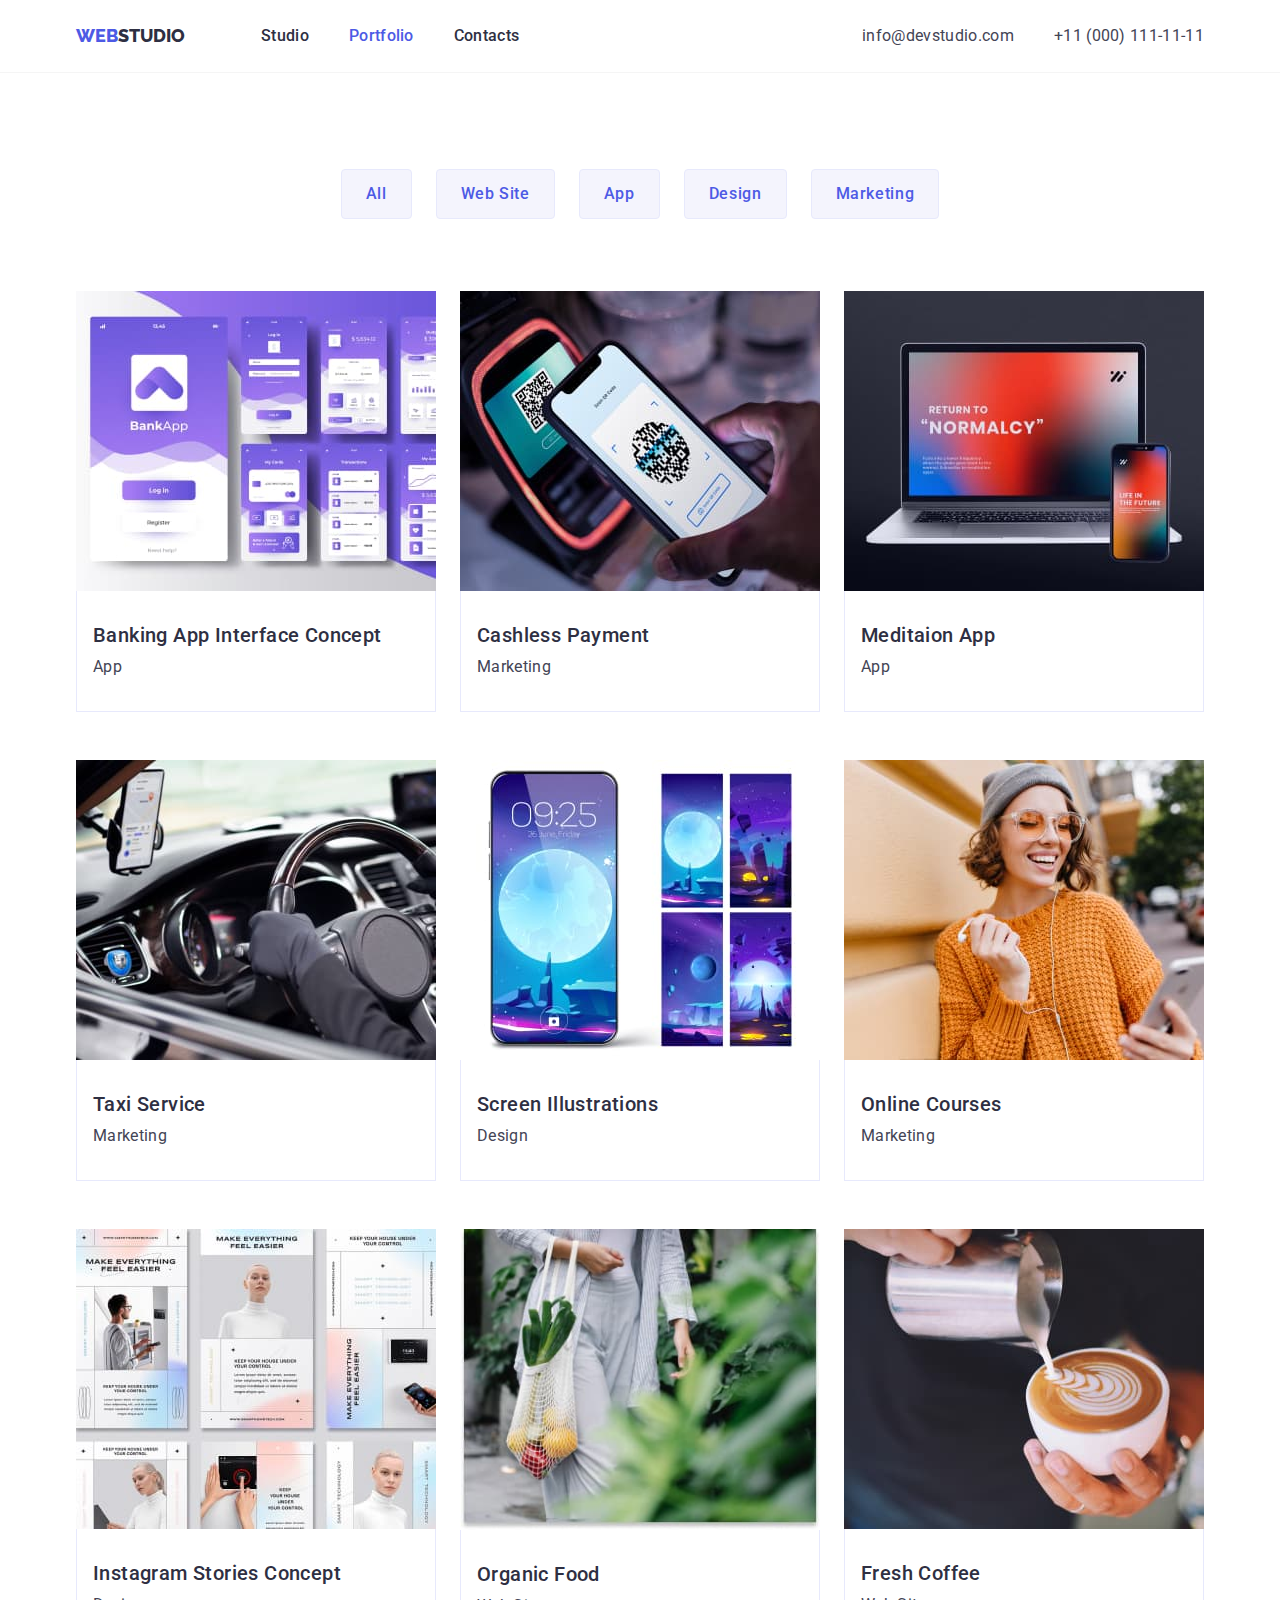
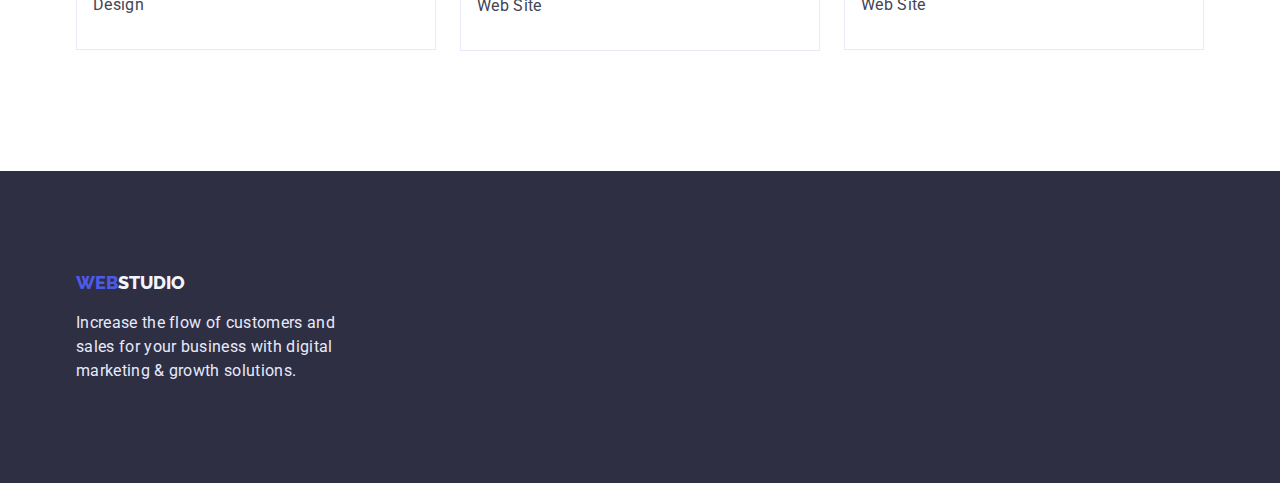
==== commit 4d2395a2: "fixed" ====
--- a/portfolio.html
+++ b/portfolio.html
@@ -192,7 +192,7 @@
     </main>
     <footer class="footer">
       <div class="container">
-        <a href="./index.html" class="logo"
+        <a href="./index.html" class="logo logo-footer"
           ><span class="logo-clr">Web</span
           ><span class="logo-clr-foot">Studio</span></a
         >
--- a/css/style.css
+++ b/css/style.css
@@ -22,7 +22,8 @@
 h5,
 h6,
 p,
-ul {
+ul,
+a {
   padding: 0;
   margin: 0;
 }
@@ -41,7 +42,6 @@
   padding-right: 15px;
   margin-left: auto;
   margin-right: auto;
-  outline: 2px solid tomato;
 }
 
 img {
@@ -145,10 +145,10 @@
   font-size: 56px;
   line-height: 1.1;
   letter-spacing: 0.02em;
+  margin-bottom: 48px;
 }
 
 .hero-btn {
-  margin-top: 48px;
   background-color: var(--clr-brand);
   color: var(--clr-white);
   border: none;
@@ -214,11 +214,11 @@
 
 .img-list {
   display: flex;
+  gap: 24px;
 }
 
 .img-point {
   flex-basis: calc((100% - 48px) / 3);
-  gap: 24px;
 }
 
 /* Our team */
@@ -243,8 +243,11 @@
   border-radius: 0px 0px 4px 4px;
 }
 
+.team-person img {
+  margin-bottom: 32px;
+}
+
 .person-subtitle {
-  margin-top: 32px;
   margin-bottom: 8px;
 }
 
@@ -255,8 +258,8 @@
   background-color: var(--clr-theme);
 }
 
-.logo-foot {
-  color: var(--clr-smoke);
+.logo-footer {
+  margin-bottom: 16px;
 }
 
 .foot-text {
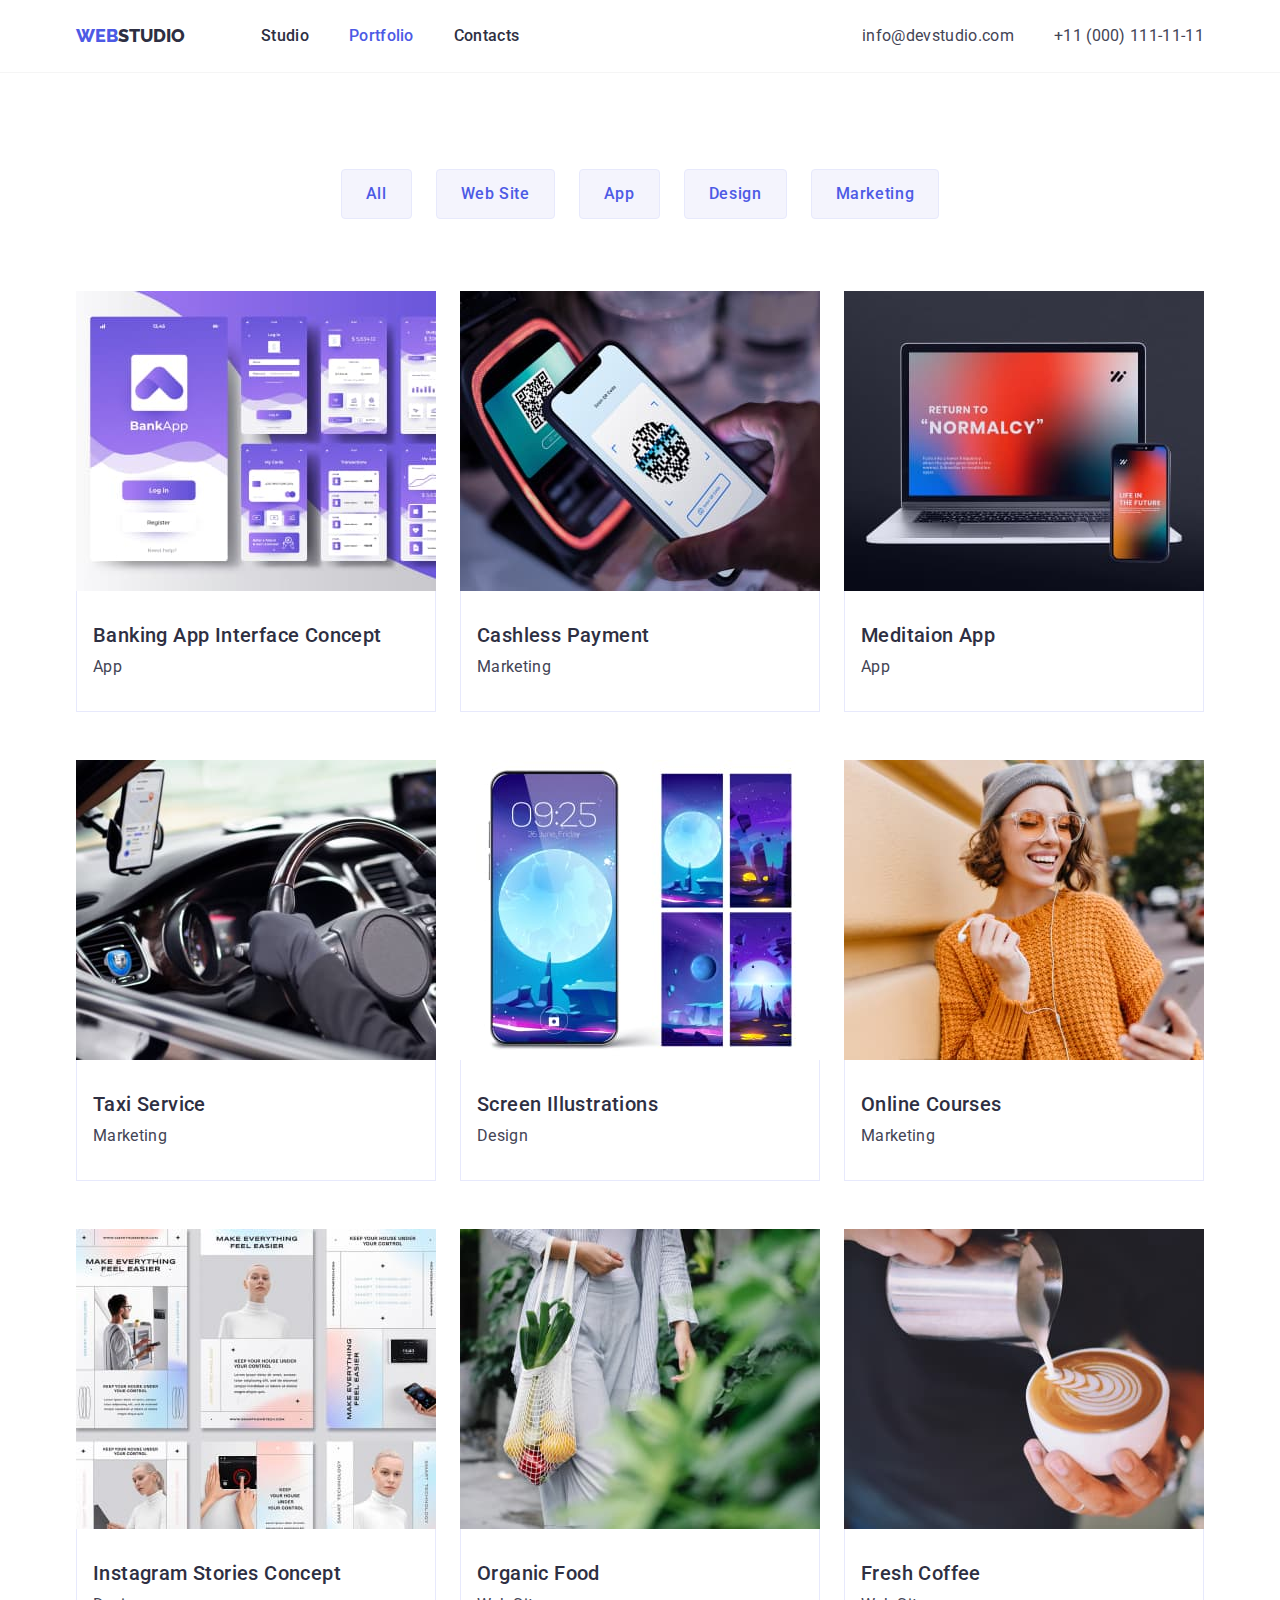
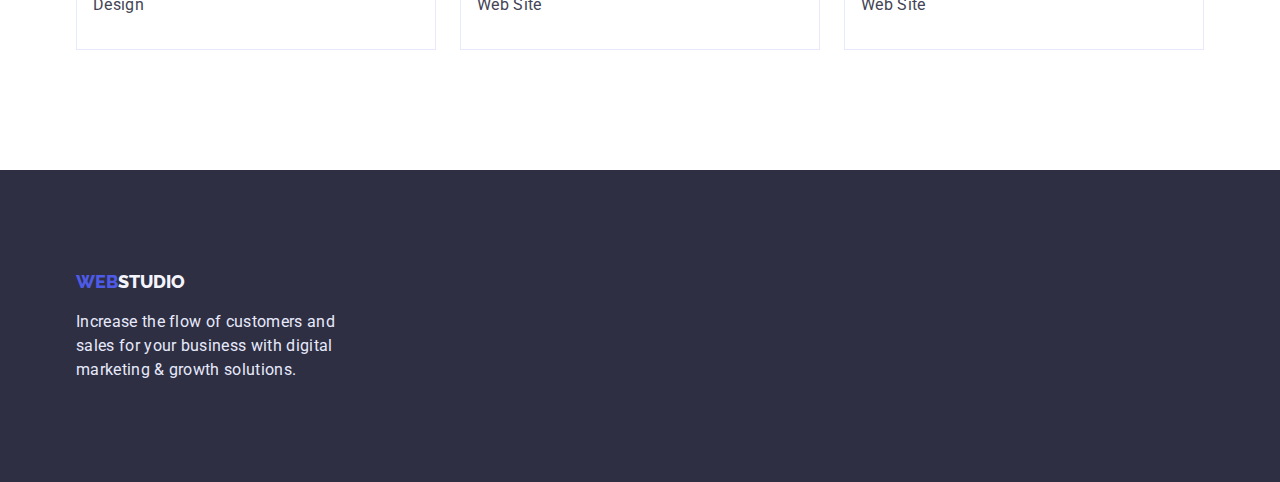
==== commit cb82644a: "fixed .header + img" ====
--- a/portfolio.html
+++ b/portfolio.html
@@ -18,7 +18,7 @@
     <link rel="stylesheet" href="./css/style.css" />
   </head>
   <body>
-    <header>
+    <header class="header">
       <div class="container header-container">
         <nav>
           <a href="./index.html" class="logo"
--- a/css/style.css
+++ b/css/style.css
@@ -52,7 +52,7 @@
 
 /* Header */
 
-header {
+.header {
   border-bottom: 1px solid #f5f5f5;
 }
 
